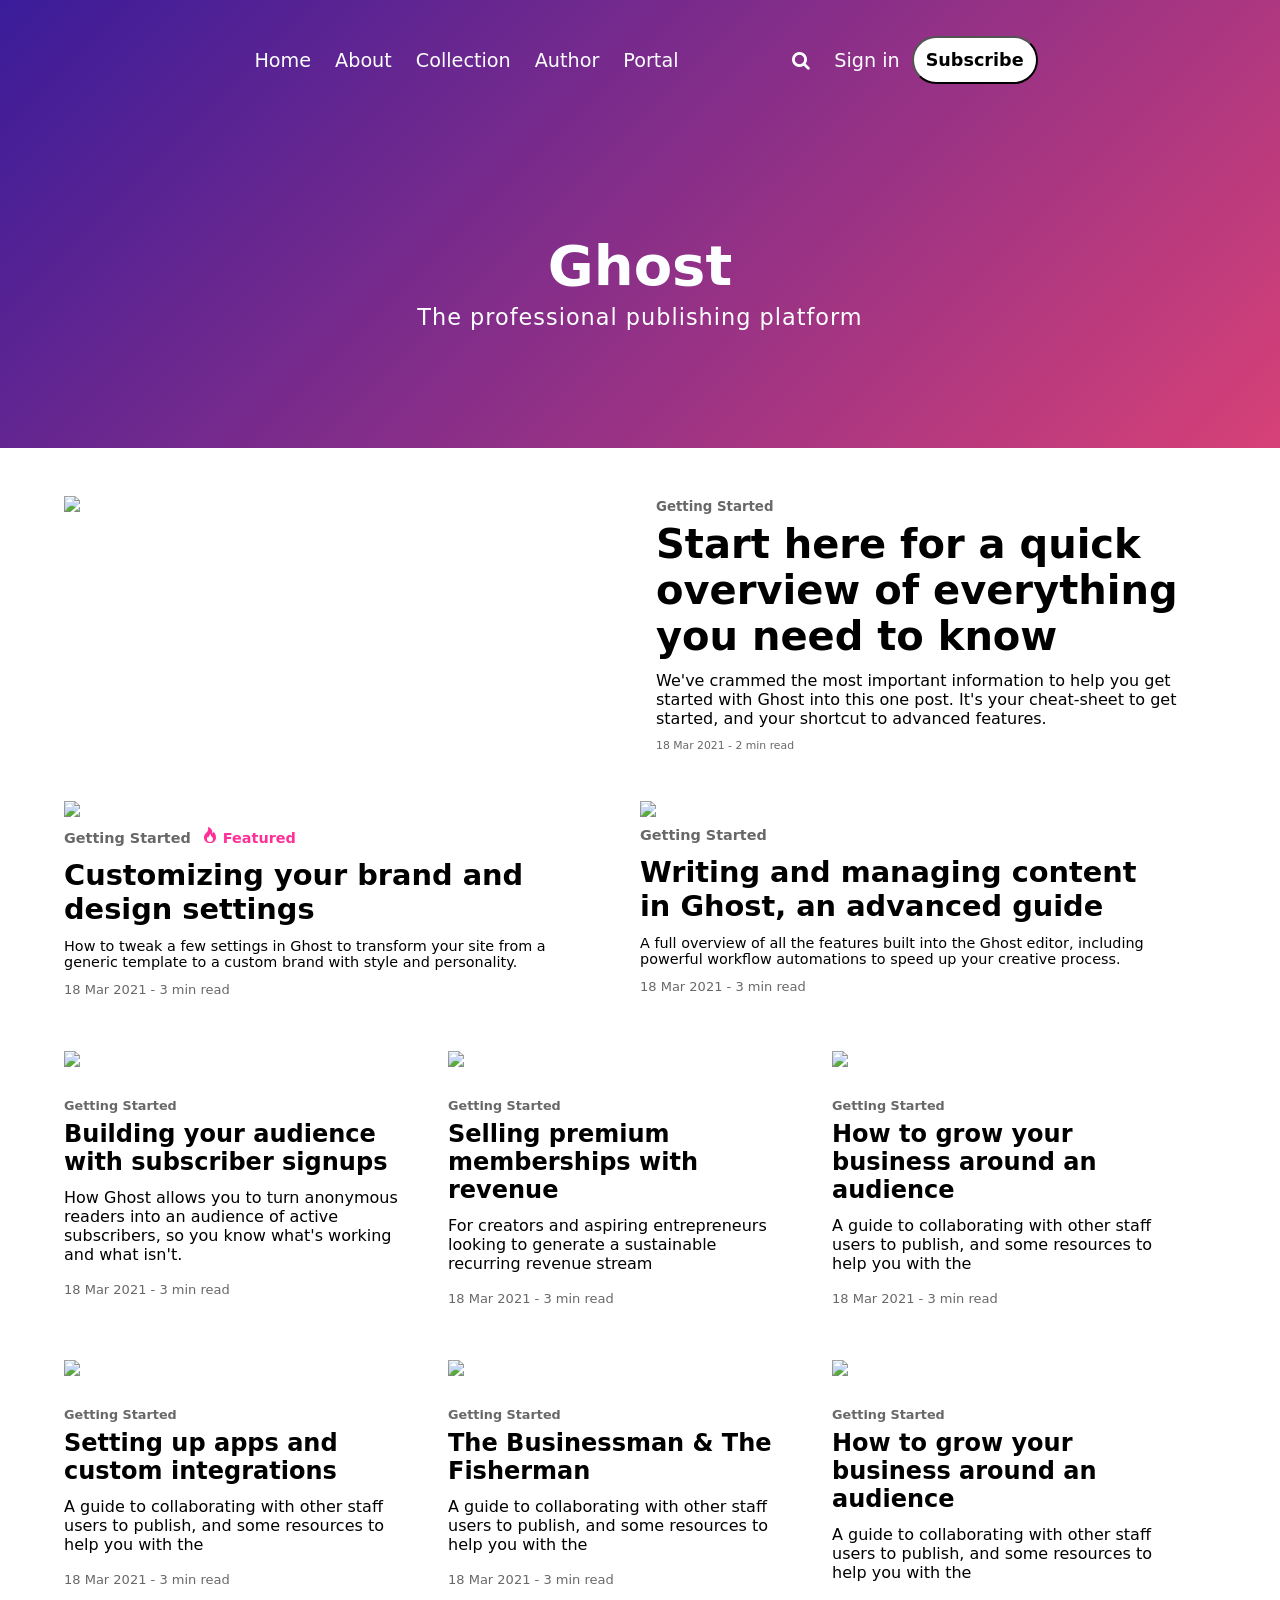
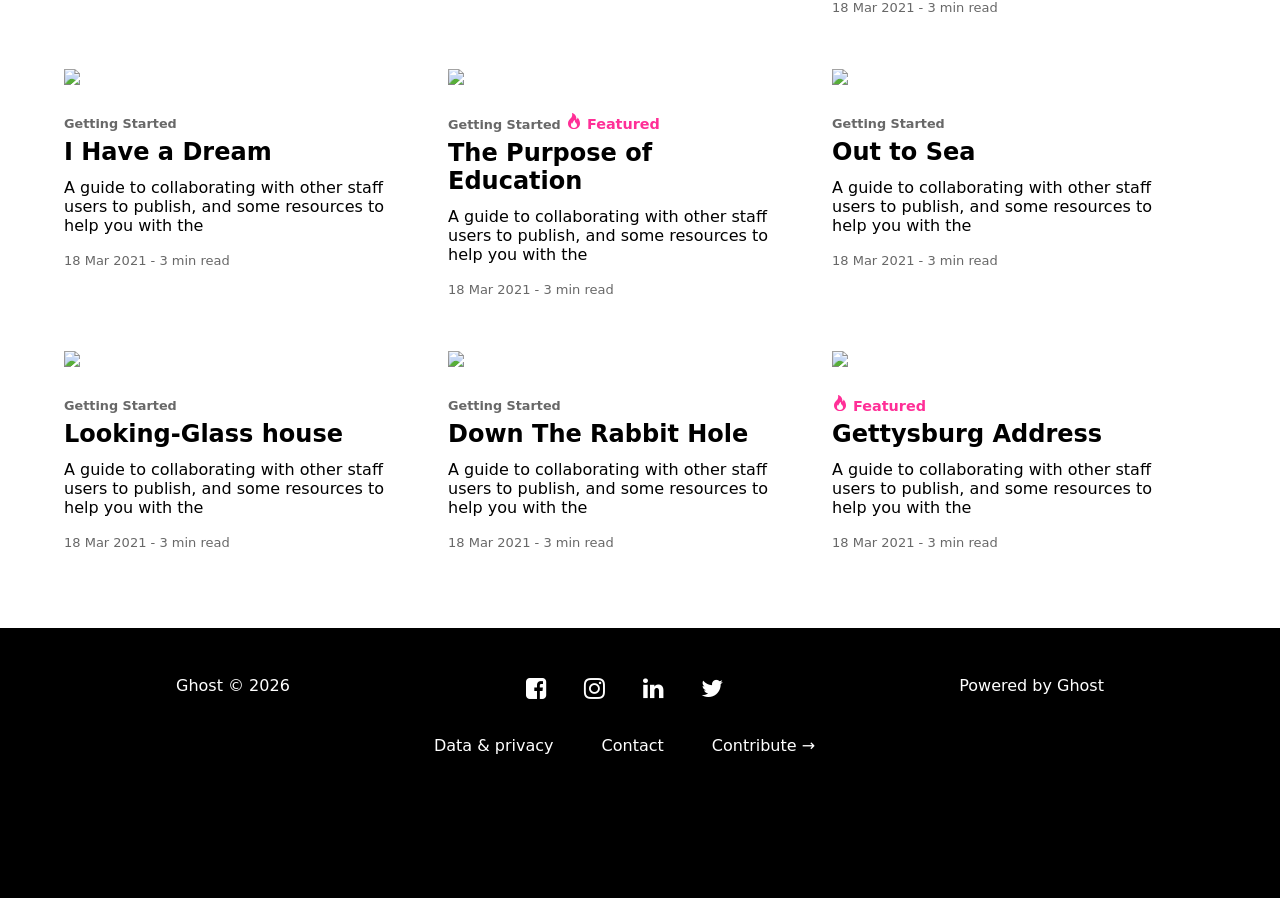
==== CSS-Task-2/Ghost_Flex/index.html @ 48738ea6 "Add initial Ghost Layout Using Flex" ====
<!DOCTYPE html>
<html lang="en">

<head>
    <meta charset="UTF-8">
    <meta name="viewport" content="width=device-width, initial-scale=1.0">
    <title>Document</title>
    <link rel="stylesheet" href="https://cdnjs.cloudflare.com/ajax/libs/font-awesome/4.7.0/css/font-awesome.min.css">
    <link href="./style.css" rel="stylesheet" />
</head>

<body>
    <div class="container">
        <header class="container__header">
            <div class="header__content">
                <nav class="header__navbar">
                    <div class="nav__left">
                        <ul class="nav__list">
                            <li class="nav__item"><a>Home</a></li>
                            <li class="nav__item"><a>About</a></li>
                            <li class="nav__item"><a>Collection</a></li>
                            <li class="nav__item"><a>Author</a></li>
                            <li class="nav__item"><a>Portal</a></li>
                        </ul>
                    </div>

                    <div class="nav_right">
                        <ul class="nav__list">
                            <li class="nav__item"><i class="fa fa-search"></i></li>
                            <li class="nav__item"><a>Sign in</a></li>
                        </ul>
                        <button class="nav__button" type="button">Subscribe</button>
                    </div>
                </nav>
                <div class="header__ghost__div">
                    <div class="ghost__item">
                        <h1 class="header__ghost__h1">Ghost</h1>
                        <p class="header__ghost__strong">The professional publishing platform</p>
                    </div>
                </div>
            </div>
        </header>
        <main class="container__main">
            <section class="main__content">
                <section class="content__welcome">
                    <img class="welcome__img"
                        src="https://storage.ghost.io/c/ba/d9/bad90836-065e-4a47-9797-0fedbe5331ae/content/images/size/w1000/2022/05/welcome-to-ghost.png">
                    <div class="welcome__data">
                        <small class="welcome__data__small post__card__header__status">Getting Started</small>
                        <h2 class="welcome__data__h2">Start here for a quick overview of everything you need to know
                        </h2>
                        <p>We've crammed the most important information to help you get started with Ghost into this one
                            post. It's your cheat-sheet to get started, and your shortcut to advanced features.</p>
                        <span class="welcome__datetime post__card__footer"><small><time datetime="2021-03-18">18 Mar
                                    2021 </time>- 2 min
                                read</small></span>
                    </div>
                </section>
                <div class="post__card__section">
                    <article class="post__card">
                        <div class="post__card__content">
                            <header class="post__card__header">

                                <img class="post__card__img"
                                    src="https://storage.ghost.io/c/ba/d9/bad90836-065e-4a47-9797-0fedbe5331ae/content/images/size/w2000/2022/05/publishing-options.png">
                                <div class="post__card__header__info">
                                    <span class="post__card__header__status">Getting Started</span>
                                    <span class=""><svg xmlns="http://www.w3.org/2000/svg" width="16" height="16"
                                            fill="currentColor" class="bi bi-fire" viewBox="0 0 16 16">
                                            <path
                                                d="M8 16c3.314 0 6-2 6-5.5 0-1.5-.5-4-2.5-6 .25 1.5-1.25 2-1.25 2C11 4 9 .5 6 0c.357 2 .5 4-2 6-1.25 1-2 2.729-2 4.5C2 14 4.686 16 8 16m0-1c-1.657 0-3-1-3-2.75 0-.75.25-2 1.25-3C6.125 10 7 10.5 7 10.5c-.375-1.25.5-3.25 2-3.5-.179 1-.25 2 1 3 .625.5 1 1.364 1 2.25C11 14 9.657 15 8 15" />
                                        </svg> Featured</span>
                                </div>
                                <h2 class="post__card__header__title">
                                    Customizing your brand and design settings
                                </h2>
                            </header>
                            <div class="post__card__detail">How to tweak a few settings in Ghost to transform your site
                                from a generic template to a custom brand with style and personality.</div>

                            <footer class="post__card__footer">
                                <time class="post__card__footer_date" datetime="2021-03-18">18 Mar 2021</time>
                                <span class="post__card__footer_time">- 3 min read</span>
                            </footer>
                        </div>
                    </article>
                    <article class="post__card">
                        <div class="post__card__content">
                            <header class="post__card__header">

                                <img class="post__card__img"
                                    src="https://storage.ghost.io/c/ba/d9/bad90836-065e-4a47-9797-0fedbe5331ae/content/images/size/w2000/2022/05/writing-posts-with-ghost.png">
                                <div class="post__card__header__info">
                                    <span class="post__card__header__status">Getting Started</span>
                                </div>
                                <h2 class="post__card__header__title">
                                    Writing and managing content in Ghost, an advanced guide
                                </h2>
                            </header>
                            <div class="post__card__detail">A full overview of all the features built into the Ghost
                                editor, including powerful workflow automations to speed up your creative process.</div>

                            <footer class="post__card__footer">
                                <time class="post__card__footer_date" datetime="2021-03-18">18 Mar 2021</time>
                                <span class="post__card__footer_time"> - 3 min read</span>
                            </footer>
                        </div>
                    </article>
                </div>
                <section class="template__article">
                    <article class="article">
                        <div class="article__section">
                            <header class="article__section__header">
                                <img class="article__section__img"
                                    src="https://storage.ghost.io/c/ba/d9/bad90836-065e-4a47-9797-0fedbe5331ae/content/images/size/w2000/2022/05/creating-a-custom-theme.png">
                                <div class="article__section__header__info">
                                    <span class="article__section__header__status">Getting Started</span>
                                </div>
                                <h2 class="article__section__header__title">
                                    Building your audience with subscriber signups
                                </h2>
                            </header>
                            <div class="article__section__content">How Ghost allows you to turn anonymous readers into
                                an audience of active subscribers, so you know what's working and what isn't.</div>
                            <footer class="post__card__footer">
                                <time class="post__card__footer_date" datetime="2021-03-18">18 Mar 2021</time>
                                <span class="post__card__footer_time">- 3 min read</span>
                            </footer>
                        </div>
                    </article>
                    <article class="article">
                        <div class="article__section">
                            <header class="article__section__header">
                                <img class="article__section__img"
                                    src="https://storage.ghost.io/c/ba/d9/bad90836-065e-4a47-9797-0fedbe5331ae/content/images/size/w2000/2022/05/organizing-your-content.png">
                                <div class="article__section__header__info">
                                    <span class="article__section__header__status">Getting Started</span>
                                </div>
                                <h2 class="article__section__header__title">
                                    Selling premium memberships with revenue
                                </h2>
                            </header>
                            <div class="article__section__content">For creators and aspiring entrepreneurs looking to
                                generate a sustainable recurring revenue stream</div>
                            <footer class="post__card__footer">
                                <time class="post__card__footer_date" datetime="2021-03-18">18 Mar 2021</time>
                                <span class="post__card__footer_time">- 3 min read</span>
                            </footer>
                        </div>
                    </article>
                    <article class="article">
                        <div class="article__section">
                            <header class="article__section__header">
                                <img class="article__section__img"
                                    src="https://storage.ghost.io/c/ba/d9/bad90836-065e-4a47-9797-0fedbe5331ae/content/images/size/w2000/2022/05/admin-settings.png">
                                <div class="article__section__header__info">
                                    <span class="article__section__header__status">Getting Started</span>
                                </div>
                                <h2 class="article__section__header__title">
                                    How to grow your business around an audience
                                </h2>
                            </header>
                            <div class="article__section__content">A guide to collaborating with other staff users to
                                publish, and some resources to help you with the</div>
                            <footer class="post__card__footer">
                                <time class="post__card__footer_date" datetime="2021-03-18">18 Mar 2021</time>
                                <span class="post__card__footer_time">- 3 min read</span>
                            </footer>
                        </div>
                    </article>
                    <article class="article">
                        <div class="article__section">
                            <header class="article__section__header">
                                <img class="article__section__img"
                                    src="https://storage.ghost.io/c/ba/d9/bad90836-065e-4a47-9797-0fedbe5331ae/content/images/size/w2000/2022/05/app-integrations.png">
                                <div class="article__section__header__info">
                                    <span class="article__section__header__status">Getting Started</span>
                                </div>
                                <h2 class="article__section__header__title">
                                    Setting up apps and custom integrations
                                </h2>
                            </header>
                            <div class="article__section__content">A guide to collaborating with other staff users to
                                publish, and some resources to help you with the</div>
                            <footer class="post__card__footer">
                                <time class="post__card__footer_date" datetime="2021-03-18">18 Mar 2021</time>
                                <span class="post__card__footer_time">- 3 min read</span>
                            </footer>
                        </div>
                    </article>
                    <article class="article">
                        <div class="article__section">
                            <header class="article__section__header">
                                <img class="article__section__img"
                                    src="https://storage.ghost.io/c/ba/d9/bad90836-065e-4a47-9797-0fedbe5331ae/content/images/size/w1000/2018/10/testimg3-1.jpg">
                                <div class="article__section__header__info">
                                    <span class="article__section__header__status">Getting Started</span>
                                </div>
                                <h2 class="article__section__header__title">
                                    The Businessman & The Fisherman
                                </h2>
                            </header>
                            <div class="article__section__content">A guide to collaborating with other staff users to
                                publish, and some resources to help you with the</div>
                            <footer class="post__card__footer">
                                <time class="post__card__footer_date" datetime="2021-03-18">18 Mar 2021</time>
                                <span class="post__card__footer_time">- 3 min read</span>
                            </footer>
                        </div>
                    </article>
                    <article class="article">
                        <div class="article__section">
                            <header class="article__section__header">
                                <img class="article__section__img"
                                    src="https://storage.ghost.io/c/ba/d9/bad90836-065e-4a47-9797-0fedbe5331ae/content/images/size/w1000/2018/10/testimg-cover.jpg">
                                <div class="article__section__header__info">
                                    <span class="article__section__header__status">Getting Started</span>
                                </div>
                                <h2 class="article__section__header__title">
                                    How to grow your business around an audience
                                </h2>
                            </header>
                            <div class="article__section__content">A guide to collaborating with other staff users to
                                publish, and some resources to help you with the</div>
                            <footer class="post__card__footer">
                                <time class="post__card__footer_date" datetime="2021-03-18">18 Mar 2021</time>
                                <span class="post__card__footer_time">- 3 min read</span>
                            </footer>
                        </div>
                    </article>
                    <article class="article">
                        <div class="article__section">
                            <header class="article__section__header">
                                <img class="article__section__img"
                                    src="https://storage.ghost.io/c/ba/d9/bad90836-065e-4a47-9797-0fedbe5331ae/content/images/size/w2000/2015/04/demo3.jpg">
                                <div class="article__section__header__info">
                                    <span class="article__section__header__status">Getting Started</span>
                                </div>
                                <h2 class="article__section__header__title">
                                    I Have a Dream
                                </h2>
                            </header>
                            <div class="article__section__content">A guide to collaborating with other staff users to
                                publish, and some resources to help you with the</div>
                            <footer class="post__card__footer">
                                <time class="post__card__footer_date" datetime="2021-03-18">18 Mar 2021</time>
                                <span class="post__card__footer_time">- 3 min read</span>
                            </footer>
                        </div>
                    </article>
                    <article class="article">
                        <div class="article__section">
                            <header class="article__section__header">
                                <img class="article__section__img"
                                    src="https://storage.ghost.io/c/ba/d9/bad90836-065e-4a47-9797-0fedbe5331ae/content/images/size/w1000/2015/04/demo4.jpg">
                                <div class="article__section__header__info">
                                    <span class="article__section__header__status">Getting Started</span>
                                    <span class="fire__icon__color"><svg xmlns="http://www.w3.org/2000/svg" width="16"
                                            height="16" fill="currentColor" class="bi bi-fire" viewBox="0 0 16 16">
                                            <path
                                                d="M8 16c3.314 0 6-2 6-5.5 0-1.5-.5-4-2.5-6 .25 1.5-1.25 2-1.25 2C11 4 9 .5 6 0c.357 2 .5 4-2 6-1.25 1-2 2.729-2 4.5C2 14 4.686 16 8 16m0-1c-1.657 0-3-1-3-2.75 0-.75.25-2 1.25-3C6.125 10 7 10.5 7 10.5c-.375-1.25.5-3.25 2-3.5-.179 1-.25 2 1 3 .625.5 1 1.364 1 2.25C11 14 9.657 15 8 15" />
                                        </svg> Featured</span>
                                </div>
                                <h2 class="article__section__header__title">
                                    The Purpose of Education
                                </h2>
                            </header>
                            <div class="article__section__content">A guide to collaborating with other staff users to
                                publish, and some resources to help you with the</div>
                            <footer class="post__card__footer">
                                <time class="post__card__footer_date" datetime="2021-03-18">18 Mar 2021</time>
                                <span class="post__card__footer_time">- 3 min read</span>
                            </footer>
                        </div>
                    </article>
                    <article class="article">
                        <div class="article__section">
                            <header class="article__section__header">
                                <img class="article__section__img"
                                    src="https://storage.ghost.io/c/ba/d9/bad90836-065e-4a47-9797-0fedbe5331ae/content/images/size/w2000/2015/04/demo6.jpg">
                                <div class="article__section__header__info">
                                    <span class="article__section__header__status">Getting Started</span>
                                </div>
                                <h2 class="article__section__header__title">
                                    Out to Sea
                                </h2>
                            </header>
                            <div class="article__section__content">A guide to collaborating with other staff users to
                                publish, and some resources to help you with the</div>
                            <footer class="post__card__footer">
                                <time class="post__card__footer_date" datetime="2021-03-18">18 Mar 2021</time>
                                <span class="post__card__footer_time">- 3 min read</span>
                            </footer>
                        </div>
                    </article>
                    <article class="article">
                        <div class="article__section">
                            <header class="article__section__header">
                                <img class="article__section__img"
                                    src="https://storage.ghost.io/c/ba/d9/bad90836-065e-4a47-9797-0fedbe5331ae/content/images/size/w1000/2015/04/demo5.jpg">
                                <div class="article__section__header__info">
                                    <span class="article__section__header__status">Getting Started</span>
                                </div>
                                <h2 class="article__section__header__title">
                                    Looking-Glass house
                                </h2>
                            </header>
                            <div class="article__section__content">A guide to collaborating with other staff users to
                                publish, and some resources to help you with the</div>
                            <footer class="post__card__footer">
                                <time class="post__card__footer_date" datetime="2021-03-18">18 Mar 2021</time>
                                <span class="post__card__footer_time">- 3 min read</span>
                            </footer>
                        </div>
                    </article>
                    <article class="article">
                        <div class="article__section">
                            <header class="article__section__header">
                                <img class="article__section__img"
                                    src="https://storage.ghost.io/c/ba/d9/bad90836-065e-4a47-9797-0fedbe5331ae/content/images/size/w1000/2015/04/demo2.jpg">
                                <div class="article__section__header__info">
                                    <span class="article__section__header__status">Getting Started</span>
                                </div>
                                <h2 class="article__section__header__title">
                                    Down The Rabbit Hole </h2>
                            </header>
                            <div class="article__section__content">A guide to collaborating with other staff users to
                                publish, and some resources to help you with the</div>
                            <footer class="post__card__footer">
                                <time class="post__card__footer_date" datetime="2021-03-18">18 Mar 2021</time>
                                <span class="post__card__footer_time">- 3 min read</span>
                            </footer>
                        </div>
                    </article>
                    <article class="article">
                        <div class="article__section">
                            <header class="article__section__header">
                                <img class="article__section__img"
                                    src="https://storage.ghost.io/c/ba/d9/bad90836-065e-4a47-9797-0fedbe5331ae/content/images/size/w1000/2015/04/demo1.jpg">
                                <div class="article__section__header__info fire__icon__color">
                                    <span class=""><svg xmlns="http://www.w3.org/2000/svg" width="16" height="16"
                                            fill="currentColor" class="bi bi-fire" viewBox="0 0 16 16">
                                            <path
                                                d="M8 16c3.314 0 6-2 6-5.5 0-1.5-.5-4-2.5-6 .25 1.5-1.25 2-1.25 2C11 4 9 .5 6 0c.357 2 .5 4-2 6-1.25 1-2 2.729-2 4.5C2 14 4.686 16 8 16m0-1c-1.657 0-3-1-3-2.75 0-.75.25-2 1.25-3C6.125 10 7 10.5 7 10.5c-.375-1.25.5-3.25 2-3.5-.179 1-.25 2 1 3 .625.5 1 1.364 1 2.25C11 14 9.657 15 8 15" />
                                        </svg> Featured</span>
                                </div>
                                <h2 class="article__section__header__title">
                                    Gettysburg Address
                                </h2>
                            </header>
                            <div class="article__section__content">A guide to collaborating with other staff users to
                                publish, and some resources to help you with the</div>
                            <footer class="post__card__footer">
                                <time class="post__card__footer_date" datetime="2021-03-18">18 Mar 2021</time>
                                <span class="post__card__footer_time">- 3 min read</span>
                            </footer>
                        </div>
                    </article>

                </section>
            </section>
        </main>

    </div>
    <footer class="footer__content">
        <div class="footer__content__div">
            <div class="footer__content__site">
                <a href="https://demo.ghost.io">Ghost</a> © 2026
            </div>
            <div class="footer__item">
                <div class="footer__icon">
                    <i class="fa fa-facebook-square" style="font-size:24px"></i>
                    <i class='fa fa-instagram' style='font-size:24px'></i>
                    <i class="fa fa-linkedin" style="font-size:24px"></i>
                    <i class="fa fa-twitter" style="font-size:24px"></i>
                </div>
                <nav class="footer__nav">
                    <ul class="footer__nav__ul">
                        <li class="nav__ul__data"><a href="https://demo.ghost.io/privacy/">Data &amp; privacy</a></li>
                        <li class="nav__ul__contact"><a href="https://demo.ghost.io/contact/">Contact</a></li>
                        <li class="nav__ul__contribute"><a href="https://demo.ghost.io/contribute/">Contribute →</a>
                        </li>
                    </ul>
                </nav>
            </div>
            <div class="footer__host">Powered by Ghost</div>
        </div>
    </footer>
</body>

</html>
---- CSS-Task-2/Ghost_Flex/style.css ----
:root {
    --bodr: 1px solid black;
    --body-bg-color: rgb(255, 255, 255);
    --header-bg-color: linear-gradient(135deg, #3a1c9a 0%, #d74177 100%);
    --footer-bg-color: #000;
    --color-grey: rgb(104, 104, 104);
    --welcome-padding: 6px;
    --fire-icon-logo: rgb(255, 47, 151);
}

* {
    margin: 0;
    padding: 0;
    box-sizing: border-box;
    font-family: system-ui;
}

.container {
    min-height: 100vh;

}

body {
    background-color: var(--body-bg-color);

}

.container__header {
    background: var(--header-bg-color);
    color: rgb(253, 254, 255);
    display: flex;
    justify-content: center;
    min-height: 28em;
}

.header__navbar {
    display: flex;
    justify-content: space-between;
    margin: 24px auto;
    padding: 12px;
    width: 80%;
    max-width: 1200px;
    font-size: 1.2em;
    font-weight: 500;
}

.nav__left {
    display: flex;
    justify-content: center;
    align-items: center;
}

.nav_right {
    display: flex;
    justify-content: center;
    align-items: center;
}

.nav__list {
    gap: 24px;
    list-style: none;
    display: flex;
    margin-right: 12px;
    margin-left: 12px;
}

.nav__button {
    padding: 12px;
    border-radius: 6rem;
    background-color: white;
    font-weight: 700;
    font-size: 1.1rem;

}

.header__content {
    width: 80%;
}

.header__ghost__div {
    height: 20.2em;
    display: flex;
    justify-content: center;
    align-items: center;
}

.header__ghost__h1 {
    font-size: clamp(2rem, 5vw, 3.5rem);
    margin-bottom: 6px;
}

.header__ghost__strong {
    letter-spacing: 1px;
    font-weight: 500;
    font-size: 1.4em;
}

.ghost__item {
    text-align: center;

}



.container__main {}

.main__content {
    width: 100%;
    max-width: 1200px;
    margin-inline: auto;
    /* border: var(--bodr); */
}

.content__welcome {
    display: flex;
    gap: 32px;
    padding: 24px;
    padding-top: 48px;
}

.welcome__data {
    flex: 1;
}

.welcome__data * {
    padding-block: var(--welcome-padding);
}

.welcome__img {
    flex: 1;
    max-width: 65%;
    height: auto;
}

.welcome__data__h2 {
    font-weight: 800;
    font-size: 2.5em;
}

.post__card__section {
    width: 100%;
    min-width: 1200px;
    display: flex;
    flex-wrap: wrap;
    padding: 24px;
}

.post__card {
    width: 50%;
}

.post__card__content {
    max-width: 90%;
}

.post__card__img {
    max-width: 100%;
    height: auto;
}

.post__card__header__title {
    font-size: 1.8em;
    font-weight: 800;
}

.post__card__header__info,
.post__card__header__title,
.post__card__detail,
.post__card__footer {
    padding-block: var(--welcome-padding);
}

.post__card__detail {
    font-size: 0.9em;
}

.post__card__footer {
    color: var(--color-grey);
    font-size: small;
}

.post__card__header__status {
    color: var(--color-grey);
    font-weight: bolder;
}

.post__card__header__status+span {
    padding-left: 6px;
    color: var(--fire-icon-logo)
}

.post__card__header__info {
    font-size: 0.9em;
    font-weight: bolder;
}

.template__article {
    display: flex;
    flex-wrap: wrap;
    flex: 3;
}

.article {
    margin: 24px;
    width: 28%;
}

.article__section__img {
    max-width: 100%;
    padding-bottom: 24px;
}

/* .article__section *{
    padding-block: 2px;
} */

.article__section__content,
.article__section__content>* {
    padding-bottom: 12px;
}

.article__section__header__info {
    padding-bottom: 6px;
}

.article__section__header__title {
    padding-bottom: 12px;
}

.fire__icon__color {
    font-size: 0.9em;
    font-weight: bolder;
    color: var(--fire-icon-logo);
    font-weight: bolder;
}

.article__section__header__status {
    color: var(--color-grey);
    font-weight: bolder;
    font-size: 0.8em;
}

.footer__content {
    background-color: var(--footer-bg-color);
    min-height: 270px;
    color: white;
    margin-top: 48px;

}



.footer__content a {
    color: white;
    text-decoration: none;
}

.footer__content__div {
    display: flex;
    justify-content: space-around;
    padding: 36px;
    padding-top: 48px;
    width: 100%;
    max-width: 1000px;
    margin: auto;
    flex-wrap: wrap;
}

.footer__nav__ul {
    display: flex;
    list-style: none;
}

.footer__item {
    margin: auto;
    text-align: center;

}

.footer__nav__ul>li {
    padding-inline: 24px;
}

.footer__icon i {
    padding-inline: 16px;
    padding-bottom: 36px;

}


@media only screen and (max-width:320px){
    body{
        background-color: #3a1c9a;
    }
}
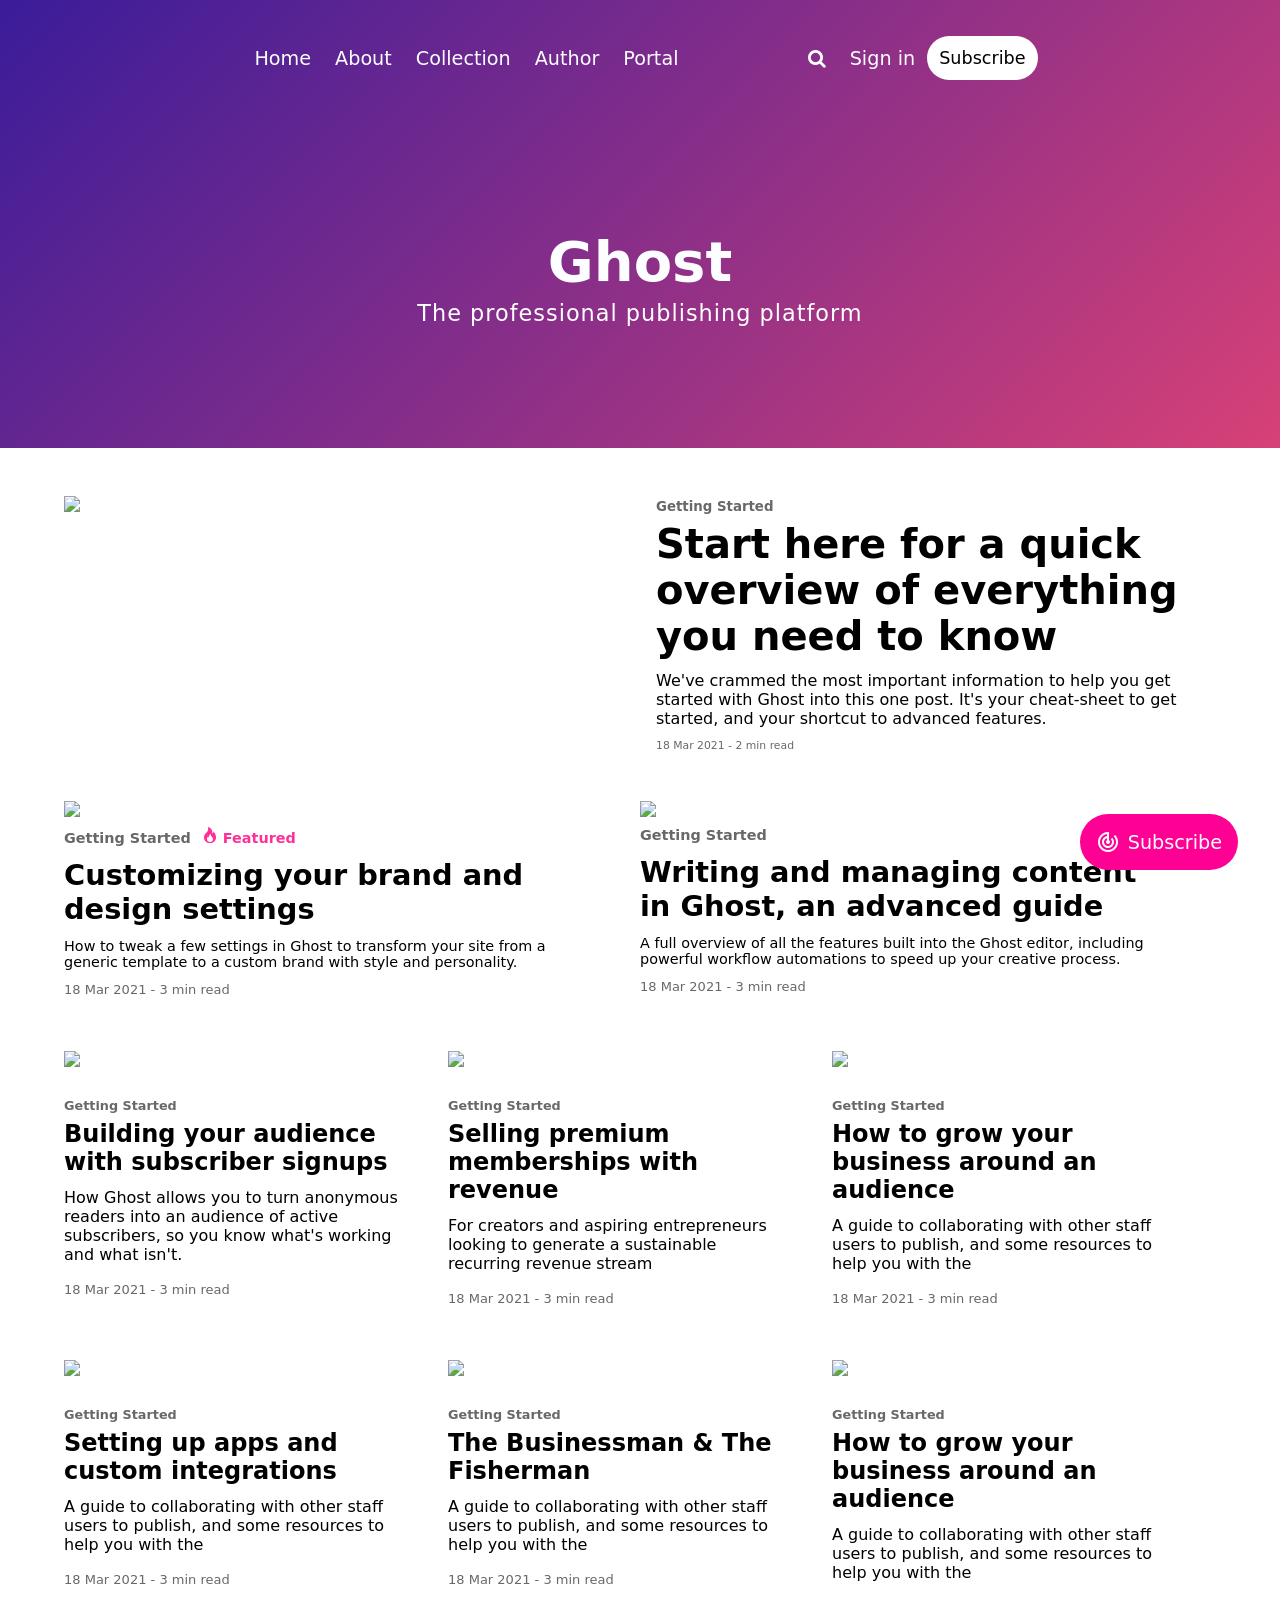
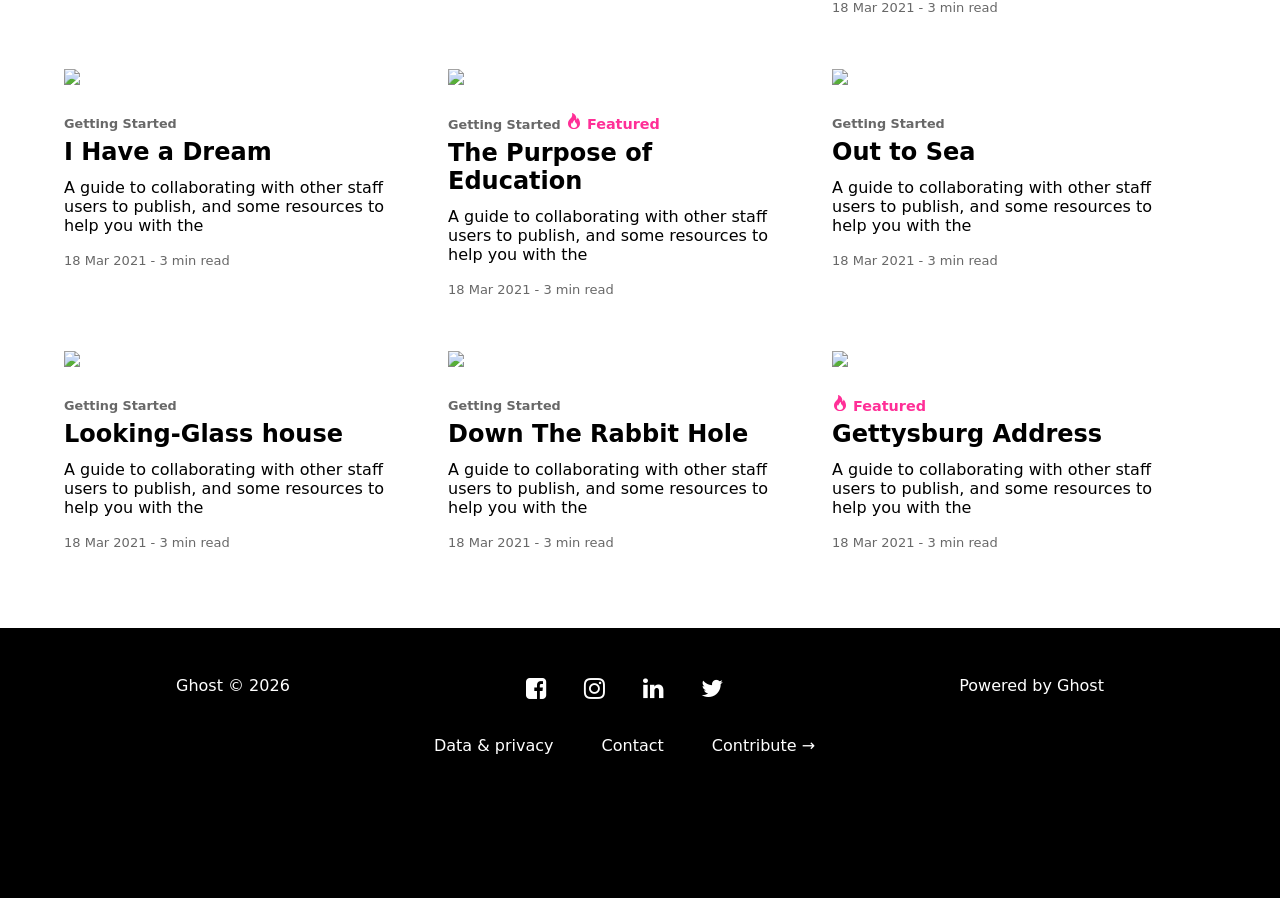
==== commit 13b523d9: "some tiny change about subscribe button and give position" ====
--- a/CSS-Task-2/Ghost_Flex/index.html
+++ b/CSS-Task-2/Ghost_Flex/index.html
@@ -1,391 +1,558 @@
-<!DOCTYPE html>
+<!doctype html>
 <html lang="en">
+  <head>
+    <meta charset="UTF-8" />
+    <meta name="viewport" content="width=device-width, initial-scale=1.0" />
+    <title>Document</title>
+    <link
+      rel="stylesheet"
+      href="https://cdnjs.cloudflare.com/ajax/libs/font-awesome/4.7.0/css/font-awesome.min.css"
+    />
+    <link
+      rel="stylesheet"
+      href="https://fonts.googleapis.com/icon?family=Material+Icons"
+    />
+    <link href="./style.css" rel="stylesheet" />
+  </head>
 
-<head>
-    <meta charset="UTF-8">
-    <meta name="viewport" content="width=device-width, initial-scale=1.0">
-    <title>Document</title>
-    <link rel="stylesheet" href="https://cdnjs.cloudflare.com/ajax/libs/font-awesome/4.7.0/css/font-awesome.min.css">
-    <link href="./style.css" rel="stylesheet" />
-</head>
+  <body>
+    <div class="container">
+      <header class="container__header">
+        <div class="header__content">
+          <nav class="header__navbar">
+            <div class="nav__left">
+              <ul class="nav__list">
+                <li class="nav__item"><a>Home</a></li>
+                <li class="nav__item"><a>About</a></li>
+                <li class="nav__item"><a>Collection</a></li>
+                <li class="nav__item"><a>Author</a></li>
+                <li class="nav__item"><a>Portal</a></li>
+              </ul>
+            </div>
 
-<body>
-    <div class="container">
-        <header class="container__header">
-            <div class="header__content">
-                <nav class="header__navbar">
-                    <div class="nav__left">
-                        <ul class="nav__list">
-                            <li class="nav__item"><a>Home</a></li>
-                            <li class="nav__item"><a>About</a></li>
-                            <li class="nav__item"><a>Collection</a></li>
-                            <li class="nav__item"><a>Author</a></li>
-                            <li class="nav__item"><a>Portal</a></li>
-                        </ul>
-                    </div>
+            <div class="nav_right">
+              <ul class="nav__list">
+                <li class="nav__item"><i class="fa fa-search"></i></li>
+                <li class="nav__item"><a>Sign in</a></li>
+              </ul>
+              <button class="nav__button" type="button">Subscribe</button>
+            </div>
+          </nav>
+          <div class="header__ghost__div">
+            <div class="ghost__item">
+              <h1 class="header__ghost__h1">Ghost</h1>
+              <p class="header__ghost__strong">
+                The professional publishing platform
+              </p>
+            </div>
+          </div>
+        </div>
+      </header>
+      <main class="container__main">
+        <section class="main__content">
+          <section class="content__welcome">
+            <img
+              class="welcome__img"
+              src="https://storage.ghost.io/c/ba/d9/bad90836-065e-4a47-9797-0fedbe5331ae/content/images/size/w1000/2022/05/welcome-to-ghost.png"
+            />
+            <div class="welcome__data">
+              <small class="welcome__data__small post__card__header__status"
+                >Getting Started</small
+              >
+              <h2 class="welcome__data__h2">
+                Start here for a quick overview of everything you need to know
+              </h2>
+              <p>
+                We've crammed the most important information to help you get
+                started with Ghost into this one post. It's your cheat-sheet to
+                get started, and your shortcut to advanced features.
+              </p>
+              <span class="welcome__datetime post__card__footer"
+                ><small
+                  ><time datetime="2021-03-18">18 Mar 2021 </time>- 2 min
+                  read</small
+                ></span
+              >
+            </div>
+          </section>
+          <div class="post__card__section">
+            <article class="post__card">
+              <div class="post__card__content">
+                <header class="post__card__header">
+                  <img
+                    class="post__card__img"
+                    src="https://storage.ghost.io/c/ba/d9/bad90836-065e-4a47-9797-0fedbe5331ae/content/images/size/w2000/2022/05/publishing-options.png"
+                  />
+                  <div class="post__card__header__info">
+                    <span class="post__card__header__status"
+                      >Getting Started</span
+                    >
+                    <span class=""
+                      ><svg
+                        xmlns="http://www.w3.org/2000/svg"
+                        width="16"
+                        height="16"
+                        fill="currentColor"
+                        class="bi bi-fire"
+                        viewBox="0 0 16 16"
+                      >
+                        <path
+                          d="M8 16c3.314 0 6-2 6-5.5 0-1.5-.5-4-2.5-6 .25 1.5-1.25 2-1.25 2C11 4 9 .5 6 0c.357 2 .5 4-2 6-1.25 1-2 2.729-2 4.5C2 14 4.686 16 8 16m0-1c-1.657 0-3-1-3-2.75 0-.75.25-2 1.25-3C6.125 10 7 10.5 7 10.5c-.375-1.25.5-3.25 2-3.5-.179 1-.25 2 1 3 .625.5 1 1.364 1 2.25C11 14 9.657 15 8 15"
+                        />
+                      </svg>
+                      Featured</span
+                    >
+                  </div>
+                  <h2 class="post__card__header__title">
+                    Customizing your brand and design settings
+                  </h2>
+                </header>
+                <div class="post__card__detail">
+                  How to tweak a few settings in Ghost to transform your site
+                  from a generic template to a custom brand with style and
+                  personality.
+                </div>
 
-                    <div class="nav_right">
-                        <ul class="nav__list">
-                            <li class="nav__item"><i class="fa fa-search"></i></li>
-                            <li class="nav__item"><a>Sign in</a></li>
-                        </ul>
-                        <button class="nav__button" type="button">Subscribe</button>
-                    </div>
-                </nav>
-                <div class="header__ghost__div">
-                    <div class="ghost__item">
-                        <h1 class="header__ghost__h1">Ghost</h1>
-                        <p class="header__ghost__strong">The professional publishing platform</p>
-                    </div>
-                </div>
-            </div>
-        </header>
-        <main class="container__main">
-            <section class="main__content">
-                <section class="content__welcome">
-                    <img class="welcome__img"
-                        src="https://storage.ghost.io/c/ba/d9/bad90836-065e-4a47-9797-0fedbe5331ae/content/images/size/w1000/2022/05/welcome-to-ghost.png">
-                    <div class="welcome__data">
-                        <small class="welcome__data__small post__card__header__status">Getting Started</small>
-                        <h2 class="welcome__data__h2">Start here for a quick overview of everything you need to know
-                        </h2>
-                        <p>We've crammed the most important information to help you get started with Ghost into this one
-                            post. It's your cheat-sheet to get started, and your shortcut to advanced features.</p>
-                        <span class="welcome__datetime post__card__footer"><small><time datetime="2021-03-18">18 Mar
-                                    2021 </time>- 2 min
-                                read</small></span>
-                    </div>
-                </section>
-                <div class="post__card__section">
-                    <article class="post__card">
-                        <div class="post__card__content">
-                            <header class="post__card__header">
+                <footer class="post__card__footer">
+                  <time class="post__card__footer_date" datetime="2021-03-18"
+                    >18 Mar 2021</time
+                  >
+                  <span class="post__card__footer_time">- 3 min read</span>
+                </footer>
+              </div>
+            </article>
+            <article class="post__card">
+              <div class="post__card__content">
+                <header class="post__card__header">
+                  <img
+                    class="post__card__img"
+                    src="https://storage.ghost.io/c/ba/d9/bad90836-065e-4a47-9797-0fedbe5331ae/content/images/size/w2000/2022/05/writing-posts-with-ghost.png"
+                  />
+                  <div class="post__card__header__info">
+                    <span class="post__card__header__status"
+                      >Getting Started</span
+                    >
+                  </div>
+                  <h2 class="post__card__header__title">
+                    Writing and managing content in Ghost, an advanced guide
+                  </h2>
+                </header>
+                <div class="post__card__detail">
+                  A full overview of all the features built into the Ghost
+                  editor, including powerful workflow automations to speed up
+                  your creative process.
+                </div>
 
-                                <img class="post__card__img"
-                                    src="https://storage.ghost.io/c/ba/d9/bad90836-065e-4a47-9797-0fedbe5331ae/content/images/size/w2000/2022/05/publishing-options.png">
-                                <div class="post__card__header__info">
-                                    <span class="post__card__header__status">Getting Started</span>
-                                    <span class=""><svg xmlns="http://www.w3.org/2000/svg" width="16" height="16"
-                                            fill="currentColor" class="bi bi-fire" viewBox="0 0 16 16">
-                                            <path
-                                                d="M8 16c3.314 0 6-2 6-5.5 0-1.5-.5-4-2.5-6 .25 1.5-1.25 2-1.25 2C11 4 9 .5 6 0c.357 2 .5 4-2 6-1.25 1-2 2.729-2 4.5C2 14 4.686 16 8 16m0-1c-1.657 0-3-1-3-2.75 0-.75.25-2 1.25-3C6.125 10 7 10.5 7 10.5c-.375-1.25.5-3.25 2-3.5-.179 1-.25 2 1 3 .625.5 1 1.364 1 2.25C11 14 9.657 15 8 15" />
-                                        </svg> Featured</span>
-                                </div>
-                                <h2 class="post__card__header__title">
-                                    Customizing your brand and design settings
-                                </h2>
-                            </header>
-                            <div class="post__card__detail">How to tweak a few settings in Ghost to transform your site
-                                from a generic template to a custom brand with style and personality.</div>
-
-                            <footer class="post__card__footer">
-                                <time class="post__card__footer_date" datetime="2021-03-18">18 Mar 2021</time>
-                                <span class="post__card__footer_time">- 3 min read</span>
-                            </footer>
-                        </div>
-                    </article>
-                    <article class="post__card">
-                        <div class="post__card__content">
-                            <header class="post__card__header">
-
-                                <img class="post__card__img"
-                                    src="https://storage.ghost.io/c/ba/d9/bad90836-065e-4a47-9797-0fedbe5331ae/content/images/size/w2000/2022/05/writing-posts-with-ghost.png">
-                                <div class="post__card__header__info">
-                                    <span class="post__card__header__status">Getting Started</span>
-                                </div>
-                                <h2 class="post__card__header__title">
-                                    Writing and managing content in Ghost, an advanced guide
-                                </h2>
-                            </header>
-                            <div class="post__card__detail">A full overview of all the features built into the Ghost
-                                editor, including powerful workflow automations to speed up your creative process.</div>
-
-                            <footer class="post__card__footer">
-                                <time class="post__card__footer_date" datetime="2021-03-18">18 Mar 2021</time>
-                                <span class="post__card__footer_time"> - 3 min read</span>
-                            </footer>
-                        </div>
-                    </article>
-                </div>
-                <section class="template__article">
-                    <article class="article">
-                        <div class="article__section">
-                            <header class="article__section__header">
-                                <img class="article__section__img"
-                                    src="https://storage.ghost.io/c/ba/d9/bad90836-065e-4a47-9797-0fedbe5331ae/content/images/size/w2000/2022/05/creating-a-custom-theme.png">
-                                <div class="article__section__header__info">
-                                    <span class="article__section__header__status">Getting Started</span>
-                                </div>
-                                <h2 class="article__section__header__title">
-                                    Building your audience with subscriber signups
-                                </h2>
-                            </header>
-                            <div class="article__section__content">How Ghost allows you to turn anonymous readers into
-                                an audience of active subscribers, so you know what's working and what isn't.</div>
-                            <footer class="post__card__footer">
-                                <time class="post__card__footer_date" datetime="2021-03-18">18 Mar 2021</time>
-                                <span class="post__card__footer_time">- 3 min read</span>
-                            </footer>
-                        </div>
-                    </article>
-                    <article class="article">
-                        <div class="article__section">
-                            <header class="article__section__header">
-                                <img class="article__section__img"
-                                    src="https://storage.ghost.io/c/ba/d9/bad90836-065e-4a47-9797-0fedbe5331ae/content/images/size/w2000/2022/05/organizing-your-content.png">
-                                <div class="article__section__header__info">
-                                    <span class="article__section__header__status">Getting Started</span>
-                                </div>
-                                <h2 class="article__section__header__title">
-                                    Selling premium memberships with revenue
-                                </h2>
-                            </header>
-                            <div class="article__section__content">For creators and aspiring entrepreneurs looking to
-                                generate a sustainable recurring revenue stream</div>
-                            <footer class="post__card__footer">
-                                <time class="post__card__footer_date" datetime="2021-03-18">18 Mar 2021</time>
-                                <span class="post__card__footer_time">- 3 min read</span>
-                            </footer>
-                        </div>
-                    </article>
-                    <article class="article">
-                        <div class="article__section">
-                            <header class="article__section__header">
-                                <img class="article__section__img"
-                                    src="https://storage.ghost.io/c/ba/d9/bad90836-065e-4a47-9797-0fedbe5331ae/content/images/size/w2000/2022/05/admin-settings.png">
-                                <div class="article__section__header__info">
-                                    <span class="article__section__header__status">Getting Started</span>
-                                </div>
-                                <h2 class="article__section__header__title">
-                                    How to grow your business around an audience
-                                </h2>
-                            </header>
-                            <div class="article__section__content">A guide to collaborating with other staff users to
-                                publish, and some resources to help you with the</div>
-                            <footer class="post__card__footer">
-                                <time class="post__card__footer_date" datetime="2021-03-18">18 Mar 2021</time>
-                                <span class="post__card__footer_time">- 3 min read</span>
-                            </footer>
-                        </div>
-                    </article>
-                    <article class="article">
-                        <div class="article__section">
-                            <header class="article__section__header">
-                                <img class="article__section__img"
-                                    src="https://storage.ghost.io/c/ba/d9/bad90836-065e-4a47-9797-0fedbe5331ae/content/images/size/w2000/2022/05/app-integrations.png">
-                                <div class="article__section__header__info">
-                                    <span class="article__section__header__status">Getting Started</span>
-                                </div>
-                                <h2 class="article__section__header__title">
-                                    Setting up apps and custom integrations
-                                </h2>
-                            </header>
-                            <div class="article__section__content">A guide to collaborating with other staff users to
-                                publish, and some resources to help you with the</div>
-                            <footer class="post__card__footer">
-                                <time class="post__card__footer_date" datetime="2021-03-18">18 Mar 2021</time>
-                                <span class="post__card__footer_time">- 3 min read</span>
-                            </footer>
-                        </div>
-                    </article>
-                    <article class="article">
-                        <div class="article__section">
-                            <header class="article__section__header">
-                                <img class="article__section__img"
-                                    src="https://storage.ghost.io/c/ba/d9/bad90836-065e-4a47-9797-0fedbe5331ae/content/images/size/w1000/2018/10/testimg3-1.jpg">
-                                <div class="article__section__header__info">
-                                    <span class="article__section__header__status">Getting Started</span>
-                                </div>
-                                <h2 class="article__section__header__title">
-                                    The Businessman & The Fisherman
-                                </h2>
-                            </header>
-                            <div class="article__section__content">A guide to collaborating with other staff users to
-                                publish, and some resources to help you with the</div>
-                            <footer class="post__card__footer">
-                                <time class="post__card__footer_date" datetime="2021-03-18">18 Mar 2021</time>
-                                <span class="post__card__footer_time">- 3 min read</span>
-                            </footer>
-                        </div>
-                    </article>
-                    <article class="article">
-                        <div class="article__section">
-                            <header class="article__section__header">
-                                <img class="article__section__img"
-                                    src="https://storage.ghost.io/c/ba/d9/bad90836-065e-4a47-9797-0fedbe5331ae/content/images/size/w1000/2018/10/testimg-cover.jpg">
-                                <div class="article__section__header__info">
-                                    <span class="article__section__header__status">Getting Started</span>
-                                </div>
-                                <h2 class="article__section__header__title">
-                                    How to grow your business around an audience
-                                </h2>
-                            </header>
-                            <div class="article__section__content">A guide to collaborating with other staff users to
-                                publish, and some resources to help you with the</div>
-                            <footer class="post__card__footer">
-                                <time class="post__card__footer_date" datetime="2021-03-18">18 Mar 2021</time>
-                                <span class="post__card__footer_time">- 3 min read</span>
-                            </footer>
-                        </div>
-                    </article>
-                    <article class="article">
-                        <div class="article__section">
-                            <header class="article__section__header">
-                                <img class="article__section__img"
-                                    src="https://storage.ghost.io/c/ba/d9/bad90836-065e-4a47-9797-0fedbe5331ae/content/images/size/w2000/2015/04/demo3.jpg">
-                                <div class="article__section__header__info">
-                                    <span class="article__section__header__status">Getting Started</span>
-                                </div>
-                                <h2 class="article__section__header__title">
-                                    I Have a Dream
-                                </h2>
-                            </header>
-                            <div class="article__section__content">A guide to collaborating with other staff users to
-                                publish, and some resources to help you with the</div>
-                            <footer class="post__card__footer">
-                                <time class="post__card__footer_date" datetime="2021-03-18">18 Mar 2021</time>
-                                <span class="post__card__footer_time">- 3 min read</span>
-                            </footer>
-                        </div>
-                    </article>
-                    <article class="article">
-                        <div class="article__section">
-                            <header class="article__section__header">
-                                <img class="article__section__img"
-                                    src="https://storage.ghost.io/c/ba/d9/bad90836-065e-4a47-9797-0fedbe5331ae/content/images/size/w1000/2015/04/demo4.jpg">
-                                <div class="article__section__header__info">
-                                    <span class="article__section__header__status">Getting Started</span>
-                                    <span class="fire__icon__color"><svg xmlns="http://www.w3.org/2000/svg" width="16"
-                                            height="16" fill="currentColor" class="bi bi-fire" viewBox="0 0 16 16">
-                                            <path
-                                                d="M8 16c3.314 0 6-2 6-5.5 0-1.5-.5-4-2.5-6 .25 1.5-1.25 2-1.25 2C11 4 9 .5 6 0c.357 2 .5 4-2 6-1.25 1-2 2.729-2 4.5C2 14 4.686 16 8 16m0-1c-1.657 0-3-1-3-2.75 0-.75.25-2 1.25-3C6.125 10 7 10.5 7 10.5c-.375-1.25.5-3.25 2-3.5-.179 1-.25 2 1 3 .625.5 1 1.364 1 2.25C11 14 9.657 15 8 15" />
-                                        </svg> Featured</span>
-                                </div>
-                                <h2 class="article__section__header__title">
-                                    The Purpose of Education
-                                </h2>
-                            </header>
-                            <div class="article__section__content">A guide to collaborating with other staff users to
-                                publish, and some resources to help you with the</div>
-                            <footer class="post__card__footer">
-                                <time class="post__card__footer_date" datetime="2021-03-18">18 Mar 2021</time>
-                                <span class="post__card__footer_time">- 3 min read</span>
-                            </footer>
-                        </div>
-                    </article>
-                    <article class="article">
-                        <div class="article__section">
-                            <header class="article__section__header">
-                                <img class="article__section__img"
-                                    src="https://storage.ghost.io/c/ba/d9/bad90836-065e-4a47-9797-0fedbe5331ae/content/images/size/w2000/2015/04/demo6.jpg">
-                                <div class="article__section__header__info">
-                                    <span class="article__section__header__status">Getting Started</span>
-                                </div>
-                                <h2 class="article__section__header__title">
-                                    Out to Sea
-                                </h2>
-                            </header>
-                            <div class="article__section__content">A guide to collaborating with other staff users to
-                                publish, and some resources to help you with the</div>
-                            <footer class="post__card__footer">
-                                <time class="post__card__footer_date" datetime="2021-03-18">18 Mar 2021</time>
-                                <span class="post__card__footer_time">- 3 min read</span>
-                            </footer>
-                        </div>
-                    </article>
-                    <article class="article">
-                        <div class="article__section">
-                            <header class="article__section__header">
-                                <img class="article__section__img"
-                                    src="https://storage.ghost.io/c/ba/d9/bad90836-065e-4a47-9797-0fedbe5331ae/content/images/size/w1000/2015/04/demo5.jpg">
-                                <div class="article__section__header__info">
-                                    <span class="article__section__header__status">Getting Started</span>
-                                </div>
-                                <h2 class="article__section__header__title">
-                                    Looking-Glass house
-                                </h2>
-                            </header>
-                            <div class="article__section__content">A guide to collaborating with other staff users to
-                                publish, and some resources to help you with the</div>
-                            <footer class="post__card__footer">
-                                <time class="post__card__footer_date" datetime="2021-03-18">18 Mar 2021</time>
-                                <span class="post__card__footer_time">- 3 min read</span>
-                            </footer>
-                        </div>
-                    </article>
-                    <article class="article">
-                        <div class="article__section">
-                            <header class="article__section__header">
-                                <img class="article__section__img"
-                                    src="https://storage.ghost.io/c/ba/d9/bad90836-065e-4a47-9797-0fedbe5331ae/content/images/size/w1000/2015/04/demo2.jpg">
-                                <div class="article__section__header__info">
-                                    <span class="article__section__header__status">Getting Started</span>
-                                </div>
-                                <h2 class="article__section__header__title">
-                                    Down The Rabbit Hole </h2>
-                            </header>
-                            <div class="article__section__content">A guide to collaborating with other staff users to
-                                publish, and some resources to help you with the</div>
-                            <footer class="post__card__footer">
-                                <time class="post__card__footer_date" datetime="2021-03-18">18 Mar 2021</time>
-                                <span class="post__card__footer_time">- 3 min read</span>
-                            </footer>
-                        </div>
-                    </article>
-                    <article class="article">
-                        <div class="article__section">
-                            <header class="article__section__header">
-                                <img class="article__section__img"
-                                    src="https://storage.ghost.io/c/ba/d9/bad90836-065e-4a47-9797-0fedbe5331ae/content/images/size/w1000/2015/04/demo1.jpg">
-                                <div class="article__section__header__info fire__icon__color">
-                                    <span class=""><svg xmlns="http://www.w3.org/2000/svg" width="16" height="16"
-                                            fill="currentColor" class="bi bi-fire" viewBox="0 0 16 16">
-                                            <path
-                                                d="M8 16c3.314 0 6-2 6-5.5 0-1.5-.5-4-2.5-6 .25 1.5-1.25 2-1.25 2C11 4 9 .5 6 0c.357 2 .5 4-2 6-1.25 1-2 2.729-2 4.5C2 14 4.686 16 8 16m0-1c-1.657 0-3-1-3-2.75 0-.75.25-2 1.25-3C6.125 10 7 10.5 7 10.5c-.375-1.25.5-3.25 2-3.5-.179 1-.25 2 1 3 .625.5 1 1.364 1 2.25C11 14 9.657 15 8 15" />
-                                        </svg> Featured</span>
-                                </div>
-                                <h2 class="article__section__header__title">
-                                    Gettysburg Address
-                                </h2>
-                            </header>
-                            <div class="article__section__content">A guide to collaborating with other staff users to
-                                publish, and some resources to help you with the</div>
-                            <footer class="post__card__footer">
-                                <time class="post__card__footer_date" datetime="2021-03-18">18 Mar 2021</time>
-                                <span class="post__card__footer_time">- 3 min read</span>
-                            </footer>
-                        </div>
-                    </article>
-
-                </section>
-            </section>
-        </main>
-
+                <footer class="post__card__footer">
+                  <time class="post__card__footer_date" datetime="2021-03-18"
+                    >18 Mar 2021</time
+                  >
+                  <span class="post__card__footer_time"> - 3 min read</span>
+                </footer>
+              </div>
+            </article>
+          </div>
+          <section class="template__article">
+            <article class="article">
+              <div class="article__section">
+                <header class="article__section__header">
+                  <img
+                    class="article__section__img"
+                    src="https://storage.ghost.io/c/ba/d9/bad90836-065e-4a47-9797-0fedbe5331ae/content/images/size/w2000/2022/05/creating-a-custom-theme.png"
+                  />
+                  <div class="article__section__header__info">
+                    <span class="article__section__header__status"
+                      >Getting Started</span
+                    >
+                  </div>
+                  <h2 class="article__section__header__title">
+                    Building your audience with subscriber signups
+                  </h2>
+                </header>
+                <div class="article__section__content">
+                  How Ghost allows you to turn anonymous readers into an
+                  audience of active subscribers, so you know what's working and
+                  what isn't.
+                </div>
+                <footer class="post__card__footer">
+                  <time class="post__card__footer_date" datetime="2021-03-18"
+                    >18 Mar 2021</time
+                  >
+                  <span class="post__card__footer_time">- 3 min read</span>
+                </footer>
+              </div>
+            </article>
+            <article class="article">
+              <div class="article__section">
+                <header class="article__section__header">
+                  <img
+                    class="article__section__img"
+                    src="https://storage.ghost.io/c/ba/d9/bad90836-065e-4a47-9797-0fedbe5331ae/content/images/size/w2000/2022/05/organizing-your-content.png"
+                  />
+                  <div class="article__section__header__info">
+                    <span class="article__section__header__status"
+                      >Getting Started</span
+                    >
+                  </div>
+                  <h2 class="article__section__header__title">
+                    Selling premium memberships with revenue
+                  </h2>
+                </header>
+                <div class="article__section__content">
+                  For creators and aspiring entrepreneurs looking to generate a
+                  sustainable recurring revenue stream
+                </div>
+                <footer class="post__card__footer">
+                  <time class="post__card__footer_date" datetime="2021-03-18"
+                    >18 Mar 2021</time
+                  >
+                  <span class="post__card__footer_time">- 3 min read</span>
+                </footer>
+              </div>
+            </article>
+            <article class="article">
+              <div class="article__section">
+                <header class="article__section__header">
+                  <img
+                    class="article__section__img"
+                    src="https://storage.ghost.io/c/ba/d9/bad90836-065e-4a47-9797-0fedbe5331ae/content/images/size/w2000/2022/05/admin-settings.png"
+                  />
+                  <div class="article__section__header__info">
+                    <span class="article__section__header__status"
+                      >Getting Started</span
+                    >
+                  </div>
+                  <h2 class="article__section__header__title">
+                    How to grow your business around an audience
+                  </h2>
+                </header>
+                <div class="article__section__content">
+                  A guide to collaborating with other staff users to publish,
+                  and some resources to help you with the
+                </div>
+                <footer class="post__card__footer">
+                  <time class="post__card__footer_date" datetime="2021-03-18"
+                    >18 Mar 2021</time
+                  >
+                  <span class="post__card__footer_time">- 3 min read</span>
+                </footer>
+              </div>
+            </article>
+            <article class="article">
+              <div class="article__section">
+                <header class="article__section__header">
+                  <img
+                    class="article__section__img"
+                    src="https://storage.ghost.io/c/ba/d9/bad90836-065e-4a47-9797-0fedbe5331ae/content/images/size/w2000/2022/05/app-integrations.png"
+                  />
+                  <div class="article__section__header__info">
+                    <span class="article__section__header__status"
+                      >Getting Started</span
+                    >
+                  </div>
+                  <h2 class="article__section__header__title">
+                    Setting up apps and custom integrations
+                  </h2>
+                </header>
+                <div class="article__section__content">
+                  A guide to collaborating with other staff users to publish,
+                  and some resources to help you with the
+                </div>
+                <footer class="post__card__footer">
+                  <time class="post__card__footer_date" datetime="2021-03-18"
+                    >18 Mar 2021</time
+                  >
+                  <span class="post__card__footer_time">- 3 min read</span>
+                </footer>
+              </div>
+            </article>
+            <article class="article">
+              <div class="article__section">
+                <header class="article__section__header">
+                  <img
+                    class="article__section__img"
+                    src="https://storage.ghost.io/c/ba/d9/bad90836-065e-4a47-9797-0fedbe5331ae/content/images/size/w1000/2018/10/testimg3-1.jpg"
+                  />
+                  <div class="article__section__header__info">
+                    <span class="article__section__header__status"
+                      >Getting Started</span
+                    >
+                  </div>
+                  <h2 class="article__section__header__title">
+                    The Businessman & The Fisherman
+                  </h2>
+                </header>
+                <div class="article__section__content">
+                  A guide to collaborating with other staff users to publish,
+                  and some resources to help you with the
+                </div>
+                <footer class="post__card__footer">
+                  <time class="post__card__footer_date" datetime="2021-03-18"
+                    >18 Mar 2021</time
+                  >
+                  <span class="post__card__footer_time">- 3 min read</span>
+                </footer>
+              </div>
+            </article>
+            <article class="article">
+              <div class="article__section">
+                <header class="article__section__header">
+                  <img
+                    class="article__section__img"
+                    src="https://storage.ghost.io/c/ba/d9/bad90836-065e-4a47-9797-0fedbe5331ae/content/images/size/w1000/2018/10/testimg-cover.jpg"
+                  />
+                  <div class="article__section__header__info">
+                    <span class="article__section__header__status"
+                      >Getting Started</span
+                    >
+                  </div>
+                  <h2 class="article__section__header__title">
+                    How to grow your business around an audience
+                  </h2>
+                </header>
+                <div class="article__section__content">
+                  A guide to collaborating with other staff users to publish,
+                  and some resources to help you with the
+                </div>
+                <footer class="post__card__footer">
+                  <time class="post__card__footer_date" datetime="2021-03-18"
+                    >18 Mar 2021</time
+                  >
+                  <span class="post__card__footer_time">- 3 min read</span>
+                </footer>
+              </div>
+            </article>
+            <article class="article">
+              <div class="article__section">
+                <header class="article__section__header">
+                  <img
+                    class="article__section__img"
+                    src="https://storage.ghost.io/c/ba/d9/bad90836-065e-4a47-9797-0fedbe5331ae/content/images/size/w2000/2015/04/demo3.jpg"
+                  />
+                  <div class="article__section__header__info">
+                    <span class="article__section__header__status"
+                      >Getting Started</span
+                    >
+                  </div>
+                  <h2 class="article__section__header__title">
+                    I Have a Dream
+                  </h2>
+                </header>
+                <div class="article__section__content">
+                  A guide to collaborating with other staff users to publish,
+                  and some resources to help you with the
+                </div>
+                <footer class="post__card__footer">
+                  <time class="post__card__footer_date" datetime="2021-03-18"
+                    >18 Mar 2021</time
+                  >
+                  <span class="post__card__footer_time">- 3 min read</span>
+                </footer>
+              </div>
+            </article>
+            <article class="article">
+              <div class="article__section">
+                <header class="article__section__header">
+                  <img
+                    class="article__section__img"
+                    src="https://storage.ghost.io/c/ba/d9/bad90836-065e-4a47-9797-0fedbe5331ae/content/images/size/w1000/2015/04/demo4.jpg"
+                  />
+                  <div class="article__section__header__info">
+                    <span class="article__section__header__status"
+                      >Getting Started</span
+                    >
+                    <span class="fire__icon__color"
+                      ><svg
+                        xmlns="http://www.w3.org/2000/svg"
+                        width="16"
+                        height="16"
+                        fill="currentColor"
+                        class="bi bi-fire"
+                        viewBox="0 0 16 16"
+                      >
+                        <path
+                          d="M8 16c3.314 0 6-2 6-5.5 0-1.5-.5-4-2.5-6 .25 1.5-1.25 2-1.25 2C11 4 9 .5 6 0c.357 2 .5 4-2 6-1.25 1-2 2.729-2 4.5C2 14 4.686 16 8 16m0-1c-1.657 0-3-1-3-2.75 0-.75.25-2 1.25-3C6.125 10 7 10.5 7 10.5c-.375-1.25.5-3.25 2-3.5-.179 1-.25 2 1 3 .625.5 1 1.364 1 2.25C11 14 9.657 15 8 15"
+                        />
+                      </svg>
+                      Featured</span
+                    >
+                  </div>
+                  <h2 class="article__section__header__title">
+                    The Purpose of Education
+                  </h2>
+                </header>
+                <div class="article__section__content">
+                  A guide to collaborating with other staff users to publish,
+                  and some resources to help you with the
+                </div>
+                <footer class="post__card__footer">
+                  <time class="post__card__footer_date" datetime="2021-03-18"
+                    >18 Mar 2021</time
+                  >
+                  <span class="post__card__footer_time">- 3 min read</span>
+                </footer>
+              </div>
+            </article>
+            <article class="article">
+              <div class="article__section">
+                <header class="article__section__header">
+                  <img
+                    class="article__section__img"
+                    src="https://storage.ghost.io/c/ba/d9/bad90836-065e-4a47-9797-0fedbe5331ae/content/images/size/w2000/2015/04/demo6.jpg"
+                  />
+                  <div class="article__section__header__info">
+                    <span class="article__section__header__status"
+                      >Getting Started</span
+                    >
+                  </div>
+                  <h2 class="article__section__header__title">Out to Sea</h2>
+                </header>
+                <div class="article__section__content">
+                  A guide to collaborating with other staff users to publish,
+                  and some resources to help you with the
+                </div>
+                <footer class="post__card__footer">
+                  <time class="post__card__footer_date" datetime="2021-03-18"
+                    >18 Mar 2021</time
+                  >
+                  <span class="post__card__footer_time">- 3 min read</span>
+                </footer>
+              </div>
+            </article>
+            <article class="article">
+              <div class="article__section">
+                <header class="article__section__header">
+                  <img
+                    class="article__section__img"
+                    src="https://storage.ghost.io/c/ba/d9/bad90836-065e-4a47-9797-0fedbe5331ae/content/images/size/w1000/2015/04/demo5.jpg"
+                  />
+                  <div class="article__section__header__info">
+                    <span class="article__section__header__status"
+                      >Getting Started</span
+                    >
+                  </div>
+                  <h2 class="article__section__header__title">
+                    Looking-Glass house
+                  </h2>
+                </header>
+                <div class="article__section__content">
+                  A guide to collaborating with other staff users to publish,
+                  and some resources to help you with the
+                </div>
+                <footer class="post__card__footer">
+                  <time class="post__card__footer_date" datetime="2021-03-18"
+                    >18 Mar 2021</time
+                  >
+                  <span class="post__card__footer_time">- 3 min read</span>
+                </footer>
+              </div>
+            </article>
+            <article class="article">
+              <div class="article__section">
+                <header class="article__section__header">
+                  <img
+                    class="article__section__img"
+                    src="https://storage.ghost.io/c/ba/d9/bad90836-065e-4a47-9797-0fedbe5331ae/content/images/size/w1000/2015/04/demo2.jpg"
+                  />
+                  <div class="article__section__header__info">
+                    <span class="article__section__header__status"
+                      >Getting Started</span
+                    >
+                  </div>
+                  <h2 class="article__section__header__title">
+                    Down The Rabbit Hole
+                  </h2>
+                </header>
+                <div class="article__section__content">
+                  A guide to collaborating with other staff users to publish,
+                  and some resources to help you with the
+                </div>
+                <footer class="post__card__footer">
+                  <time class="post__card__footer_date" datetime="2021-03-18"
+                    >18 Mar 2021</time
+                  >
+                  <span class="post__card__footer_time">- 3 min read</span>
+                </footer>
+              </div>
+            </article>
+            <article class="article">
+              <div class="article__section">
+                <header class="article__section__header">
+                  <img
+                    class="article__section__img"
+                    src="https://storage.ghost.io/c/ba/d9/bad90836-065e-4a47-9797-0fedbe5331ae/content/images/size/w1000/2015/04/demo1.jpg"
+                  />
+                  <div class="article__section__header__info fire__icon__color">
+                    <span class=""
+                      ><svg
+                        xmlns="http://www.w3.org/2000/svg"
+                        width="16"
+                        height="16"
+                        fill="currentColor"
+                        class="bi bi-fire"
+                        viewBox="0 0 16 16"
+                      >
+                        <path
+                          d="M8 16c3.314 0 6-2 6-5.5 0-1.5-.5-4-2.5-6 .25 1.5-1.25 2-1.25 2C11 4 9 .5 6 0c.357 2 .5 4-2 6-1.25 1-2 2.729-2 4.5C2 14 4.686 16 8 16m0-1c-1.657 0-3-1-3-2.75 0-.75.25-2 1.25-3C6.125 10 7 10.5 7 10.5c-.375-1.25.5-3.25 2-3.5-.179 1-.25 2 1 3 .625.5 1 1.364 1 2.25C11 14 9.657 15 8 15"
+                        />
+                      </svg>
+                      Featured</span
+                    >
+                  </div>
+                  <h2 class="article__section__header__title">
+                    Gettysburg Address
+                  </h2>
+                </header>
+                <div class="article__section__content">
+                  A guide to collaborating with other staff users to publish,
+                  and some resources to help you with the
+                </div>
+                <footer class="post__card__footer">
+                  <time class="post__card__footer_date" datetime="2021-03-18"
+                    >18 Mar 2021</time
+                  >
+                  <span class="post__card__footer_time">- 3 min read</span>
+                </footer>
+              </div>
+            </article>
+          </section>
+        </section>
+      </main>
+      <div class="subscribe__item">
+        <button class="subscribe__item__button">
+          <i class="material-icons">track_changes</i>
+          <span>Subscribe</span>
+        </button>
+      </div>
     </div>
     <footer class="footer__content">
-        <div class="footer__content__div">
-            <div class="footer__content__site">
-                <a href="https://demo.ghost.io">Ghost</a> © 2026
-            </div>
-            <div class="footer__item">
-                <div class="footer__icon">
-                    <i class="fa fa-facebook-square" style="font-size:24px"></i>
-                    <i class='fa fa-instagram' style='font-size:24px'></i>
-                    <i class="fa fa-linkedin" style="font-size:24px"></i>
-                    <i class="fa fa-twitter" style="font-size:24px"></i>
-                </div>
-                <nav class="footer__nav">
-                    <ul class="footer__nav__ul">
-                        <li class="nav__ul__data"><a href="https://demo.ghost.io/privacy/">Data &amp; privacy</a></li>
-                        <li class="nav__ul__contact"><a href="https://demo.ghost.io/contact/">Contact</a></li>
-                        <li class="nav__ul__contribute"><a href="https://demo.ghost.io/contribute/">Contribute →</a>
-                        </li>
-                    </ul>
-                </nav>
-            </div>
-            <div class="footer__host">Powered by Ghost</div>
+      <div class="footer__content__div">
+        <div class="footer__content__site">
+          <a href="https://demo.ghost.io">Ghost</a> © 2026
         </div>
+        <div class="footer__item">
+          <div class="footer__icon">
+            <i class="fa fa-facebook-square" style="font-size: 24px"></i>
+            <i class="fa fa-instagram" style="font-size: 24px"></i>
+            <i class="fa fa-linkedin" style="font-size: 24px"></i>
+            <i class="fa fa-twitter" style="font-size: 24px"></i>
+          </div>
+          <nav class="footer__nav">
+            <ul class="footer__nav__ul">
+              <li class="nav__ul__data">
+                <a href="https://demo.ghost.io/privacy/">Data &amp; privacy</a>
+              </li>
+              <li class="nav__ul__contact">
+                <a href="https://demo.ghost.io/contact/">Contact</a>
+              </li>
+              <li class="nav__ul__contribute">
+                <a href="https://demo.ghost.io/contribute/">Contribute →</a>
+              </li>
+            </ul>
+          </nav>
+        </div>
+        <div class="footer__host">Powered by Ghost</div>
+      </div>
     </footer>
-</body>
-
-</html>+  </body>
+</html>
--- a/CSS-Task-2/Ghost_Flex/style.css
+++ b/CSS-Task-2/Ghost_Flex/style.css
@@ -1,213 +1,212 @@
 :root {
-    --bodr: 1px solid black;
-    --body-bg-color: rgb(255, 255, 255);
-    --header-bg-color: linear-gradient(135deg, #3a1c9a 0%, #d74177 100%);
-    --footer-bg-color: #000;
-    --color-grey: rgb(104, 104, 104);
-    --welcome-padding: 6px;
-    --fire-icon-logo: rgb(255, 47, 151);
+  --bodr: 1px solid black;
+  --body-bg-color: rgb(255, 255, 255);
+  --header-bg-color: linear-gradient(135deg, #3a1c9a 0%, #d74177 100%);
+  --footer-bg-color: #000;
+  --color-grey: rgb(104, 104, 104);
+  --welcome-padding: 6px;
+  --fire-icon-logo: rgb(255, 47, 151);
+
+  --subscribe-button: #ff0095;
 }
 
 * {
-    margin: 0;
-    padding: 0;
-    box-sizing: border-box;
-    font-family: system-ui;
+  margin: 0;
+  padding: 0;
+  box-sizing: border-box;
+  font-family: system-ui;
 }
 
 .container {
-    min-height: 100vh;
-
+  position: relative;
+  min-height: 100vh;
 }
 
 body {
-    background-color: var(--body-bg-color);
-
+  background-color: var(--body-bg-color);
 }
 
 .container__header {
-    background: var(--header-bg-color);
-    color: rgb(253, 254, 255);
-    display: flex;
-    justify-content: center;
-    min-height: 28em;
+  background: var(--header-bg-color);
+  color: rgb(253, 254, 255);
+  display: flex;
+  justify-content: center;
+  min-height: 28em;
 }
 
 .header__navbar {
-    display: flex;
-    justify-content: space-between;
-    margin: 24px auto;
-    padding: 12px;
-    width: 80%;
-    max-width: 1200px;
-    font-size: 1.2em;
-    font-weight: 500;
+  display: flex;
+  justify-content: space-between;
+  margin: 24px auto;
+  padding: 12px;
+  width: 80%;
+  max-width: 1200px;
+  font-size: 1.2em;
+  font-weight: 500;
 }
 
 .nav__left {
-    display: flex;
-    justify-content: center;
-    align-items: center;
+  display: flex;
+  justify-content: center;
+  align-items: center;
 }
 
 .nav_right {
-    display: flex;
-    justify-content: center;
-    align-items: center;
+  display: flex;
+  justify-content: center;
+  align-items: center;
 }
 
 .nav__list {
-    gap: 24px;
-    list-style: none;
-    display: flex;
-    margin-right: 12px;
-    margin-left: 12px;
+  gap: 24px;
+  list-style: none;
+  display: flex;
+  margin-right: 12px;
+  margin-left: 12px;
 }
 
 .nav__button {
-    padding: 12px;
-    border-radius: 6rem;
-    background-color: white;
-    font-weight: 700;
-    font-size: 1.1rem;
-
+  padding: 12px;
+  border-radius: 6rem;
+  background-color: white;
+  font-weight: 500;
+  font-size: 1.1rem;
+  border: none;
 }
 
 .header__content {
-    width: 80%;
+  width: 80%;
 }
 
 .header__ghost__div {
-    height: 20.2em;
-    display: flex;
-    justify-content: center;
-    align-items: center;
+  height: 20.2em;
+  display: flex;
+  justify-content: center;
+  align-items: center;
 }
 
 .header__ghost__h1 {
-    font-size: clamp(2rem, 5vw, 3.5rem);
-    margin-bottom: 6px;
+  font-size: clamp(2rem, 5vw, 3.5rem);
+  margin-bottom: 6px;
 }
 
 .header__ghost__strong {
-    letter-spacing: 1px;
-    font-weight: 500;
-    font-size: 1.4em;
+  letter-spacing: 1px;
+  font-weight: 500;
+  font-size: 1.4em;
 }
 
 .ghost__item {
-    text-align: center;
-
-}
-
-
-
-.container__main {}
+  text-align: center;
+}
+
+.container__main {
+}
 
 .main__content {
-    width: 100%;
-    max-width: 1200px;
-    margin-inline: auto;
-    /* border: var(--bodr); */
+  width: 100%;
+  max-width: 1200px;
+  margin-inline: auto;
+  /* border: var(--bodr); */
 }
 
 .content__welcome {
-    display: flex;
-    gap: 32px;
-    padding: 24px;
-    padding-top: 48px;
+  display: flex;
+  gap: 32px;
+  padding: 24px;
+  padding-top: 48px;
 }
 
 .welcome__data {
-    flex: 1;
+  flex: 1;
 }
 
 .welcome__data * {
-    padding-block: var(--welcome-padding);
+  padding-block: var(--welcome-padding);
 }
 
 .welcome__img {
-    flex: 1;
-    max-width: 65%;
-    height: auto;
+  flex: 1;
+  max-width: 65%;
+  height: auto;
 }
 
 .welcome__data__h2 {
-    font-weight: 800;
-    font-size: 2.5em;
+  font-weight: 800;
+  font-size: 2.5em;
 }
 
 .post__card__section {
-    width: 100%;
-    min-width: 1200px;
-    display: flex;
-    flex-wrap: wrap;
-    padding: 24px;
+  width: 100%;
+  min-width: 1200px;
+  display: flex;
+  flex-wrap: wrap;
+  padding: 24px;
 }
 
 .post__card {
-    width: 50%;
+  width: 50%;
 }
 
 .post__card__content {
-    max-width: 90%;
+  max-width: 90%;
 }
 
 .post__card__img {
-    max-width: 100%;
-    height: auto;
+  max-width: 100%;
+  height: auto;
 }
 
 .post__card__header__title {
-    font-size: 1.8em;
-    font-weight: 800;
+  font-size: 1.8em;
+  font-weight: 800;
 }
 
 .post__card__header__info,
 .post__card__header__title,
 .post__card__detail,
 .post__card__footer {
-    padding-block: var(--welcome-padding);
+  padding-block: var(--welcome-padding);
 }
 
 .post__card__detail {
-    font-size: 0.9em;
+  font-size: 0.9em;
 }
 
 .post__card__footer {
-    color: var(--color-grey);
-    font-size: small;
+  color: var(--color-grey);
+  font-size: small;
 }
 
 .post__card__header__status {
-    color: var(--color-grey);
-    font-weight: bolder;
-}
-
-.post__card__header__status+span {
-    padding-left: 6px;
-    color: var(--fire-icon-logo)
+  color: var(--color-grey);
+  font-weight: bolder;
+}
+
+.post__card__header__status + span {
+  padding-left: 6px;
+  color: var(--fire-icon-logo);
 }
 
 .post__card__header__info {
-    font-size: 0.9em;
-    font-weight: bolder;
+  font-size: 0.9em;
+  font-weight: bolder;
 }
 
 .template__article {
-    display: flex;
-    flex-wrap: wrap;
-    flex: 3;
+  display: flex;
+  flex-wrap: wrap;
+  flex: 3;
 }
 
 .article {
-    margin: 24px;
-    width: 28%;
+  margin: 24px;
+  width: 28%;
 }
 
 .article__section__img {
-    max-width: 100%;
-    padding-bottom: 24px;
+  max-width: 100%;
+  padding-bottom: 24px;
 }
 
 /* .article__section *{
@@ -215,81 +214,102 @@
 } */
 
 .article__section__content,
-.article__section__content>* {
-    padding-bottom: 12px;
+.article__section__content > * {
+  padding-bottom: 12px;
 }
 
 .article__section__header__info {
-    padding-bottom: 6px;
+  padding-bottom: 6px;
 }
 
 .article__section__header__title {
-    padding-bottom: 12px;
+  padding-bottom: 12px;
 }
 
 .fire__icon__color {
-    font-size: 0.9em;
-    font-weight: bolder;
-    color: var(--fire-icon-logo);
-    font-weight: bolder;
+  font-size: 0.9em;
+  font-weight: bolder;
+  color: var(--fire-icon-logo);
+  font-weight: bolder;
 }
 
 .article__section__header__status {
-    color: var(--color-grey);
-    font-weight: bolder;
-    font-size: 0.8em;
+  color: var(--color-grey);
+  font-weight: bolder;
+  font-size: 0.8em;
 }
 
 .footer__content {
-    background-color: var(--footer-bg-color);
-    min-height: 270px;
-    color: white;
-    margin-top: 48px;
-
-}
-
-
+  background-color: var(--footer-bg-color);
+  min-height: 270px;
+  color: white;
+  margin-top: 48px;
+}
 
 .footer__content a {
-    color: white;
-    text-decoration: none;
+  color: white;
+  text-decoration: none;
 }
 
 .footer__content__div {
-    display: flex;
-    justify-content: space-around;
-    padding: 36px;
-    padding-top: 48px;
-    width: 100%;
-    max-width: 1000px;
-    margin: auto;
-    flex-wrap: wrap;
+  display: flex;
+  justify-content: space-around;
+  padding: 36px;
+  padding-top: 48px;
+  width: 100%;
+  max-width: 1000px;
+  margin: auto;
+  flex-wrap: wrap;
 }
 
 .footer__nav__ul {
-    display: flex;
-    list-style: none;
+  display: flex;
+  list-style: none;
 }
 
 .footer__item {
-    margin: auto;
-    text-align: center;
-
-}
-
-.footer__nav__ul>li {
-    padding-inline: 24px;
+  margin: auto;
+  text-align: center;
+}
+
+.footer__nav__ul > li {
+  padding-inline: 24px;
 }
 
 .footer__icon i {
-    padding-inline: 16px;
-    padding-bottom: 36px;
-
-}
-
-
-@media only screen and (max-width:320px){
-    body{
-        background-color: #3a1c9a;
-    }
-}+  padding-inline: 16px;
+  padding-bottom: 36px;
+}
+
+.subscribe__item {
+  position: fixed;
+  bottom: 30px;
+  right: 42px;
+  z-index: 1;
+  text-align: center;
+}
+
+.subscribe__item__button {
+  background-color: var(--subscribe-button);
+  color: white;
+  /* max-width: 500px; */
+  /* max-height: 300px; */
+  display: flex;
+  justify-content: center;
+  align-items: center;
+  gap: 8px;
+  height: 62 px;
+  width: auto;
+  border-radius: 2rem;
+  padding: 16px;
+  font-size: larger;
+  text-align: center;
+  font-weight: normal;
+  border: none;
+}
+
+@media only screen and (max-width: 320px) {
+  body {
+    background-color: #3a1c9a;
+  }
+}
